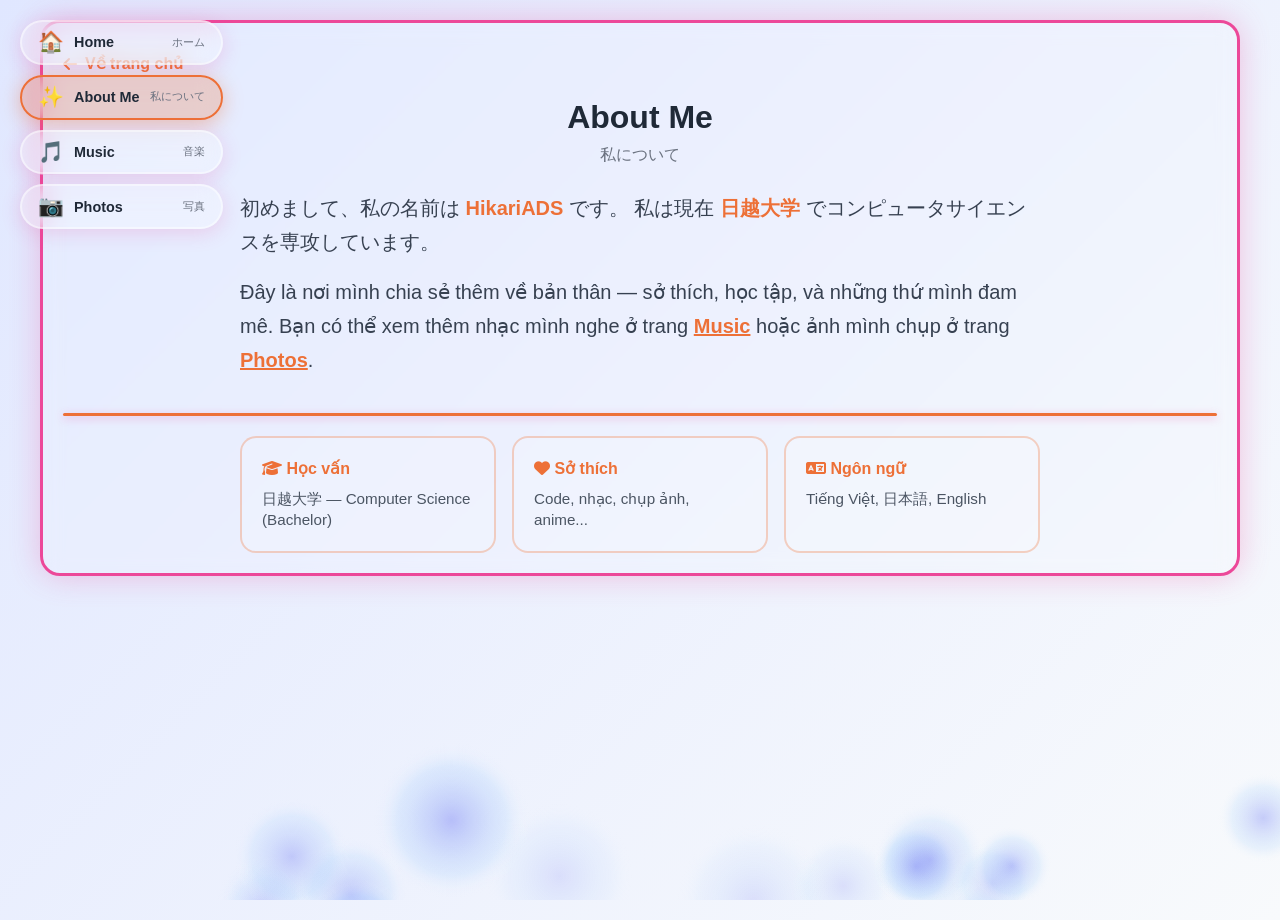
==== about.html @ 4a3d2b43 "new update" ====
<!DOCTYPE html>
<html lang="vi">
<head>
    <meta charset="UTF-8">
    <meta name="viewport" content="width=device-width, initial-scale=1.0">
    <title>About Me — HikariADS</title>
    <meta name="description" content="Mọi thứ về HikariADS">
    <link rel="icon" href="/assets/favicon.ico">
    <link rel="stylesheet" href="/assets/styles.css">
    <link rel="stylesheet" href="https://cdnjs.cloudflare.com/ajax/libs/font-awesome/6.4.0/css/all.min.css">
</head>
<body>
    <nav class="bubble-nav" id="bubbleNav" aria-label="Site navigation"></nav>

    <video autoplay muted loop playsinline id="bg-video">
        <source src="./assets/Background.mp4" type="video/mp4">
    </video>

    <div class="container subpage">
        <a href="/index.html" class="back-home"><i class="fas fa-arrow-left"></i> Về trang chủ</a>

        <div class="page-header">
            <h1>About Me <span class="page-subtitle">私について</span></h1>
        </div>

        <div class="about-profile">
            <!-- Thay ảnh bằng file của bạn: đặt vào assets/photos/about.jpg rồi sửa src bên dưới -->
            <img class="about-photo" src="/assets/photos/about.jpg" alt="HikariADS"
                 onerror="this.style.display='none'">
            <div class="about-text">
                <p>
                    初めまして、私の名前は <span class="highlight">HikariADS</span> です。
                    私は現在 <span class="highlight">日越大学</span> でコンピュータサイエンスを専攻しています。
                </p>
                <p>
                    Đây là nơi mình chia sẻ thêm về bản thân — sở thích, học tập, và những thứ mình đam mê.
                    Bạn có thể xem thêm nhạc mình nghe ở trang <a href="/music.html">Music</a>
                    hoặc ảnh mình chụp ở trang <a href="/photos.html">Photos</a>.
                </p>
            </div>
        </div>

        <hr class="divider">

        <div class="about-details">
            <div class="detail-card">
                <h3><i class="fas fa-graduation-cap"></i> Học vấn</h3>
                <p>日越大学 — Computer Science (Bachelor)</p>
            </div>
            <div class="detail-card">
                <h3><i class="fas fa-heart"></i> Sở thích</h3>
                <p>Code, nhạc, chụp ảnh, anime...</p>
            </div>
            <div class="detail-card">
                <h3><i class="fas fa-language"></i> Ngôn ngữ</h3>
                <p>Tiếng Việt, 日本語, English</p>
            </div>
        </div>
    </div>

    <script src="/assets/animated-background.js"></script>
    <script src="/assets/nav.js"></script>
</body>
</html>
---- assets/styles.css ----
* {
    margin: 0;
    padding: 0;
    box-sizing: border-box;
}

body {
    font-family: 'Segoe UI', Tahoma, Geneva, Verdana, sans-serif;
    background: linear-gradient(135deg, #e0e7ff 0%, #f8fafc 100%);
    min-height: 100vh;
    color: #1f2937;
    line-height: 1.4;
    position: relative;
    overflow-x: hidden;
    overflow-y: hidden;
}
p{
    font-size: 20px;
}
/* Animated background canvas */
#bg-canvas {
    position: fixed !important;
    top: 0 !important;
    left: 0 !important;
    width: 100% !important;
    height: 100% !important;
    z-index: -1 !important;
    pointer-events: none !important;
}

.container {
    max-width: 1200px;
    margin: 10px auto;
    padding: 20px 20px;
    text-align: center;
    border: 3px solid #ec4899;
    border-radius: 20px;
    background: rgba(255, 255, 255, 0.1);
    backdrop-filter: blur(10px);
    box-shadow: 0 0 30px rgba(236, 72, 153, 0.3);
    position: relative;
    min-height: calc(100vh - 20px);
    display: flex;
    flex-direction: column;
    justify-content: center;
    overflow-y: auto;
}

/* Header Styles */
.header {
    margin-bottom: 15px;
    display: flex;
    flex-direction: column;
    align-items: center;
}

.profile-avatar {
    margin-bottom: 15px;
}

.profile-avatar .discord-avatar-container {
    position: relative;
    display: inline-block;
}

.profile-avatar .discord-avatar {
    width: 120px;
    height: 120px;
    border-radius: 50%;
    object-fit: cover;
    transition: transform 0.3s ease;
    position: relative;
    z-index: 2;
}

.profile-avatar .discord-avatar:hover {
    transform: scale(1.05);
}

.profile-avatar .discord-avatar-container:hover::before,
.profile-avatar .discord-avatar-container:hover::after {
    animation-duration: 1s;
}

/* Discord Frame Support */
.profile-avatar .discord-avatar.has-discord-frame {
    /* Remove custom frame when Discord frame is present */
    border: none;
}

.profile-avatar .discord-avatar.has-discord-frame + .discord-avatar-container::before,
.profile-avatar .discord-avatar.has-discord-frame + .discord-avatar-container::after {
    display: none;
}

/* Matrix Theme Overrides */
body.matrix-theme .container {
    border-color: #00ff41;
    box-shadow: 0 0 30px rgba(0, 255, 65, 0.3);
}

body.matrix-theme .profile-avatar .discord-avatar-container::before,
body.matrix-theme .profile-avatar .discord-avatar-container::after {
    background: conic-gradient(from 0deg, 
        #00ff41 0deg, 
        #00cc33 60deg, 
        #00ff41 120deg, 
        #00cc33 180deg, 
        #00ff41 240deg, 
        #00cc33 300deg, 
        #00ff41 360deg);
}

body.matrix-theme .dynamic-text {
    color: #00ff41;
    background-color: #001a0a;
    border-color: #00ff41;
}

body.matrix-theme .local-time {
    border-color: #00ff41;
    background: rgba(0, 255, 65, 0.1);
}

body.matrix-theme .divider {
    background: #00ff41;
    box-shadow: 0 2px 8px rgba(0, 255, 65, 0.4);
}

body.matrix-theme .divider.thick {
    background: linear-gradient(90deg, transparent, #00ff41, #00cc33, #00ff41, transparent);
    box-shadow: 0 3px 12px rgba(0, 255, 65, 0.4);
}

body.matrix-theme .highlight {
    color: #00ff41;
}

body.matrix-theme .status-text {
    color: #00ff41;
}

body.matrix-theme .social-link {
    color: #00ff41;
}

body.matrix-theme .social-link:hover {
    color: #ffffff;
}

body.matrix-theme .social-link.discord:hover {
    color: #00ff41;
}

body.matrix-theme .social-link.instagram:hover {
    color: #00ff41;
}

body.matrix-theme .social-link.github:hover {
    color: #00ff41;
}

body.matrix-theme .social-link.email:hover {
    color: #00ff41;
}

.profile-avatar .status-indicator {
    position: absolute;
    bottom: 8px;
    right: 8px;
    width: 24px;
    height: 24px;
    border-radius: 50%;
    background: #747f8d;
    border: 4px solid white;
    box-shadow: 0 2px 8px rgba(0, 0, 0, 0.2);
}

.header h1 {
    font-size: 1.8rem;
    font-weight: 700;
    color: #1f2937;
    margin-bottom: 10px;
    text-shadow: 0 2px 4px rgba(0,0,0,0.1);
    text-align: center;
}

.local-time {
    font-size: 1rem;
    color: #374151;
    margin-bottom: 5px;
    font-weight: bold;
    display: flex;
    align-items: center;
    gap: 8px;
    background: rgba(236, 72, 153, 0.1);
    padding: 8px 16px;
    border-radius: 20px;
    border: 2px solid #ed7037;
}

.time-display {
    font-size: 20px;
    color: #ef4444;
    font-weight: 600;
    font-family: 'Courier New', monospace;
}

/* Introduction */
.introduction {
    margin-bottom: 40px;
    font-size: 1rem;
    color: #4b5563;
    text-align: center;
}

.highlight {
    color: #ed7037;
    font-size: 20px;
    font-weight: 600;
}

/* Status Section */
.status-section {
    margin-bottom: 15px;
    text-align: center;
    display: flex;
    flex-direction: column;
    align-items: center;
}

.discord-avatar-container {
    position: relative;
    margin-bottom: 15px;
}

.discord-avatar {
    width: 80px;
    height: 80px;
    border-radius: 50%;
    border: 3px solid #ed7037;
    object-fit: cover;
    box-shadow: 0 4px 15px rgba(236, 72, 153, 0.3);
}

.status-indicator {
    position: absolute;
    bottom: 5px;
    right: 5px;
    width: 20px;
    height: 20px;
    border-radius: 50%;
    background: #747f8d;
    border: 3px solid white;
    box-shadow: 0 2px 8px rgba(0, 0, 0, 0.2);
}

.status-section p {
    font-size: 20px;    
    color: #4b5563;
    margin: 0;
}

.status-text {
    font-size: 20px;
    color: #ed7037;
    font-weight: 500;
    opacity: 0.7;
}

/* Discord Card Styles */
.discord-card {
    background: rgba(54, 57, 63, 0.95);
    border-radius: 16px;
    padding: 20px;
    margin: 15px auto;
    max-width: 400px;
    box-shadow: 0 10px 30px rgba(0, 0, 0, 0.2);
    backdrop-filter: blur(10px);
    border: 1px solid rgba(255, 255, 255, 0.1);
    transition: all 0.3s ease;
}

.discord-card:hover {
    transform: translateY(-5px);
    box-shadow: 0 15px 40px rgba(0, 0, 0, 0.3);
}

.discord-avatar-container {
    position: relative;
    display: inline-block;
    margin-bottom: 20px;
}

.discord-avatar {
    width: 120px;
    height: 120px;
    border-radius: 50%;
    object-fit: cover;
    border: 4px solid #5865f2;
    transition: transform 0.3s ease;
}

.discord-avatar:hover {
    transform: scale(1.05);
}

.status-indicator {
    position: absolute;
    bottom: 8px;
    right: 8px;
    width: 24px;
    height: 24px;
    border-radius: 50%;
    border: 3px solid rgba(54, 57, 63, 0.95);
    background-color: #747f8d;
    transition: background-color 0.3s ease;
}

.status-indicator.online { background-color: #43b581; }
.status-indicator.idle { background-color: #faa61a; }
.status-indicator.dnd { background-color: #f04747; }
.status-indicator.offline { background-color: #747f8d; }

.discord-info {
    color: #dcddde;
    margin-bottom: 20px;
}

.discord-username,
.discord-status {
    font-size: 1.1rem;
    margin-bottom: 8px;
}

.discord-username span:first-child,
.discord-status span:first-child {
    color: #b9bbbe;
}

.discord-username span:last-child {
    color: #ffffff;
    font-weight: 500;
}

.discord-status span:last-child {
    text-transform: capitalize;
    font-weight: 500;
}

.discord-status .online { color: #43b581; }
.discord-status .idle { color: #faa61a; }
.discord-status .dnd { color: #f04747; }
.discord-status .offline { color: #747f8d; }

/* Discord Activities */
.discord-activities {
    margin-top: 20px;
}

.activity {
    background: rgba(47, 49, 54, 0.8);
    border-radius: 8px;
    padding: 12px;
    margin-bottom: 8px;
    border-left: 3px solid #5865f2;
    color: #dcddde;
}

.activity:last-child {
    margin-bottom: 0;
}

.activity-name {
    font-weight: 600;
    color: #ffffff;
    margin-bottom: 4px;
    font-size: 0.95rem;
}

.activity-details {
    color: #b9bbbe;
    font-size: 0.85rem;
    margin-bottom: 2px;
}

.activity-state {
    color: #72767d;
    font-size: 0.8rem;
}

.spotify {
    background: linear-gradient(135deg, #1db954, #1ed760);
    border-left: 3px solid #1db954;
}

.spotify .activity-name,
.spotify .activity-details,
.spotify .activity-state {
    color: white;
}

/* Connect Section */
.connect-section {
    margin-top: 15px;
}

.connect-section h2 {
    font-size: 1.4rem;
    color: #1f2937;
    margin-bottom: 15px;
    font-weight: 600;
}

.social-links {
    display: flex;
    justify-content: center;
    gap: 20px;
}

.social-link {
    display: flex;
    align-items: center;
    justify-content: center;
    font-size: 2.5rem;
    color: #ed7037;
    text-decoration: none;
    transition: color 0.3s ease;
}

.social-link:hover {
    color: #ffffff;
}

.social-link.discord:hover {
    color: #5865f2;
}

.social-link.instagram:hover {
    color: #e4405f;
}

.social-link.github:hover {
    color: #24292e;
}

.social-link.email:hover {
    color: #ea4335;
}

/* Skills & Technologies Section */
.skills-section {
    margin-top: 15px;
    margin-bottom: 15px;
}

.skills-section h2 {
    font-size: 1.4rem;
    color: #ec4899;
    margin-bottom: 15px;
    font-weight: 700;
    text-align: center;
}

.skills-grid {
    display: grid;
    grid-template-columns: repeat(3, 1fr);
    gap: 10px;
    max-width: 1000px;
    margin: 0 auto;
}

.skill-card {
    background: rgba(255, 255, 255, 0.15);
    border-radius: 16px;
    padding: 15px;
    text-align: center;
    backdrop-filter: blur(15px);
    border: 2px solid rgba(0, 0, 0, 0.3);
    transition: all 0.3s ease;
    position: relative;
    overflow: hidden;
}

.skill-card::before {
    content: '';
    position: absolute;
    top: 0;
    left: 0;
    right: 0;
    bottom: 0;
    background: linear-gradient(135deg, rgba(255, 255, 255, 0.1) 0%, rgba(147, 197, 253, 0.1) 100%);
    z-index: -1;
}

.skill-card:hover {
    transform: translateY(-8px);
    box-shadow: 0 20px 40px rgba(0, 0, 0, 0.2);
    border-color: rgba(0, 0, 0, 0.5);
    background: rgba(255, 255, 255, 0.25);
}

.skill-card h3 {
    font-size: 1.2rem;
    color: #1f2937;
    margin-bottom: 15px;
    font-weight: 600;
}

.skill-card p {
    color: #374151;
    font-size: 1rem;
    line-height: 1.6;
    font-weight: 500;
}

/* Connection Status */
.connection-status {
    position: fixed;
    top: 20px;
    right: 20px;
    padding: 8px 16px;
    border-radius: 20px;
    font-size: 0.9rem;
    font-weight: 500;
    z-index: 1000;
    transition: all 0.3s ease;
}

.connection-status.connected {
    background: rgba(67, 181, 129, 0.9);
    color: white;
}

.connection-status.connecting {
    background: rgba(250, 166, 26, 0.9);
    color: white;
}

.connection-status.disconnected {
    background: rgba(240, 71, 71, 0.9);
    color: white;
}

.spotify {
    background: linear-gradient(135deg, #1db954, #1ed760);
    color: white;
    border-left: none;
}

.spotify .activity-name,
.spotify .activity-details,
.spotify .activity-state {
    color: white;
}

/* Responsive Design */
@media (max-width: 768px) {
    .container {
        padding: 20px 15px;
        margin: 10px;
        border-width: 2px;
    }
    
    .header h1 {
        font-size: 2rem;
    }
    
    .local-time {
        font-size: 1rem;
    }
    
    .discord-card {
        padding: 20px;
        margin: 30px auto;
    }
    
    .discord-avatar {
        width: 100px;
        height: 100px;
    }
    
    .social-links {
        gap: 15px;
    }
    
    .social-link {
        font-size: 2rem;
    }
    
    .connection-status {
        position: static;
        margin: 20px auto;
        display: inline-block;
    }
    
    /* Skills section responsive */
    .skills-grid {
        grid-template-columns: 1fr;
        gap: 15px;
    }
    
    .skill-card {
        padding: 20px;
    }
    
    .skills-section h2 {
        font-size: 1.5rem;
    }
}

@media (max-width: 900px) {
    .skills-grid {
        grid-template-columns: repeat(2, 1fr);
        gap: 15px;
    }
}

@media (max-width: 600px) {
    .skills-grid {
        grid-template-columns: 1fr;
        gap: 15px;
    }
}

@media (max-width: 480px) {
    .container {
        margin: 5px;
        border-width: 2px;
        border-radius: 15px;
    }
    
    .header h1 {
        font-size: 1.5rem;
    }
    
    .introduction {
        font-size: 1rem;
    }
    
    .discord-card {
        padding: 15px;
    }
    
    .discord-avatar {
        width: 80px;
        height: 80px;
    }
    
    .status-indicator {
        width: 20px;
        height: 20px;
        bottom: 6px;
        right: 6px;
    }
}

/* Loading Animation */
@keyframes pulse {
    0% { opacity: 1; }
    50% { opacity: 0.5; }
    100% { opacity: 1; }
}

.loading {
    animation: pulse 2s infinite;
}

/* Smooth transitions for all interactive elements */
.avatar,
.discord-presence,
.activity {
    transition: all 0.3s cubic-bezier(0.4, 0, 0.2, 1);
}

/* Custom scrollbar for activities */
.activities::-webkit-scrollbar {
    width: 6px;
}

.activities::-webkit-scrollbar-track {
    background: rgba(0, 0, 0, 0.1);
    border-radius: 3px;
}

.activities::-webkit-scrollbar-thumb {
    background: rgba(88, 101, 242, 0.3);
    border-radius: 3px;
}

.activities::-webkit-scrollbar-thumb:hover {
    background: rgba(88, 101, 242, 0.5);
}

/* Dynamic Text Animation - Typewriter Effect */
.dynamic-text {
    display: inline-block;
    color: #ed7037;
    font-weight: 600;
    background-color: #fef3c7;
    padding: 2px 6px;
    border-radius: 4px;
    border: 2px solid #f59e0b;
    box-shadow: 0 2px 4px rgba(245, 158, 11, 0.3);
    position: relative;
    min-width: 20px;
}

/* Typewriter cursor effect */
.dynamic-text::after {
    content: '|';
    color: #ed7037;
    animation: blink 1s infinite;
    font-weight: normal;
}

@keyframes blink {
    0%, 50% { opacity: 1; }
    51%, 100% { opacity: 0; }
}

/* Hide cursor when not typing */
.dynamic-text.typing::after {
    animation: none;
    opacity: 1;
}

/* Horizontal Divider Lines */
.divider {
    width: 100%;
    height: 3px;
    background: #ed7037;
    margin: 20px 0;
    border: none;
    border-radius: 2px;
    box-shadow: 0 2px 8px rgba(236, 72, 153, 0.4);
}

.divider.thick {
    height: 3px;
    background: linear-gradient(90deg, transparent, #ed7037, #ed7037, #ed7037, transparent);
    box-shadow: 0 3px 12px rgba(236, 72, 153, 0.4);
    margin: 20px 0;
}
/* 🎥 Background Video */
#bg-video {
    position: fixed;
    top: 0;
    left: 0;
    width: 100%;
    height: 100%;
    object-fit: cover;      /* Giúp video đầy màn hình mà không méo */
    z-index: -2;            /* Nằm dưới canvas và nội dung */
    filter: brightness(1);/* Làm tối video để text dễ đọc hơn */
    pointer-events: none;   /* Không cản click chuột */
}
/* Responsive Design for Playlists */
@media (max-width: 768px) {
    .playlists-grid {
        grid-template-columns: 1fr;
        gap: var(--space-lg);
    }
    
    .section-title {
        font-size: 1.5rem;
    }
}
#bg-canvas,
#bg-video {
  position: fixed;
  top: 0;
  left: 0;
  width: 100%;
  height: 100%;
  object-fit: cover;
  z-index: -1; /* vẫn ở nền dưới */
  pointer-events: none; /* không chặn cuộn hay click */
}

body {
  overflow-y: auto;   /* cho phép cuộn */
  height: auto;
  min-height: 100vh;
}
/* ========== Activity Card (Spotify / Discord / VSCode) ========== */
.spotify-card {
  display: flex;
  align-items: center;
  justify-content: flex-start;
  gap: 14px;

  /* vị trí canh giữa */
  margin: 20px auto;
  width: 480px;
  max-width: 90%;

  /* hiệu ứng glassmorphism trong suốt */
  background: rgba(255, 255, 255, 0.08);
  backdrop-filter: blur(20px) saturate(150%);
  -webkit-backdrop-filter: blur(20px) saturate(150%);

  /* style khung */
  border-radius: 18px;
  border: 1px solid rgba(255, 255, 255, 0.25);
  box-shadow: 0 8px 24px rgba(0, 0, 0, 0.25);

  /* chữ */
  color: #ea7a24;
  font-family: "Segoe UI", "Noto Sans JP", sans-serif;
  padding: 18px 22px;
  text-align: left;
  transition: all 0.3s ease-in-out;
}

.spotify-card:hover {
  transform: translateY(-2px);
  box-shadow: 0 10px 30px rgba(255, 105, 180, 0.25);
}

.spotify-card img {
  width: 70px;
  height: 70px;
  border-radius: 12px;
  object-fit: cover;
}

.spotify-card .info {
  flex: 1;
}

.spotify-card .header {
    font-size: 18px;            /* to hơn */
  font-weight: 700;
  letter-spacing: 0.5px;
  background: linear-gradient(90deg, #ff4b91, #ffb347, #00ffff, #ff4b91);
  -webkit-background-clip: text;
  -webkit-text-fill-color: transparent;
  background-size: 400%;
  animation: rgbText 6s linear infinite;
}

.spotify-card .title {
 font-size: 18px; /* to hơn */
  font-weight: 800;
  background: linear-gradient(90deg, #ff4b91, #ffb347, #00ffff, #ff4b91);
  -webkit-background-clip: text;
  -webkit-text-fill-color: transparent;
  background-size: 400%;
  animation: rgbText 5s linear infinite;
}

.spotify-card .artist {
font-size: 13px; /* to hơn */
  font-weight: 800;
  background: linear-gradient(90deg, #ff4b91, #ffb347, #00ffff, #ff4b91);
  -webkit-background-clip: text;
  -webkit-text-fill-color: transparent;
  background-size: 400%;
  animation: rgbText 5s linear infinite;
}

.progress-bar {
  height: 3px;
  background: rgba(255, 255, 255, 0.2);
  border-radius: 4px;
  margin-top: 8px;
  overflow: hidden;
}

.progress {
  height: 100%;
  background: linear-gradient(90deg, #ff4b91, #ffb6c1);
  width: 0%;
  transition: width 0.4s linear;
}
@keyframes rgbText {
  0% { background-position: 0% 50%; }
  50% { background-position: 100% 50%; }
  100% { background-position: 0% 50%; }
}
/* Lyrics Box Styling */
.lyrics-box {
    background: rgba(255, 255, 255, 0.05);
    backdrop-filter: blur(20px);
    border-radius: 18px;
    border: 1px solid rgba(255, 255, 255, 0.1);
    padding: 20px;
    margin: 15px auto;
    width: 480px;
    max-width: 90%;
    text-align: center;
    color: #e0e7ff;
    height: 300px; /* Cố định chiều cao */
    display: flex;
    flex-direction: column;
}

.lyrics-title {
    font-size: 14px;
    color: #ed7037;
    margin-bottom: 15px;
    text-transform: uppercase;
    letter-spacing: 2px;
    font-weight: 700;
    flex-shrink: 0;
}

/* Container chứa các dòng lyrics */
#lyrics-content {
    flex-grow: 1;
    overflow-y: auto;
    position: relative;
    padding: 0 10px;
    mask-image: linear-gradient(transparent 0%, black 20%, black 80%, transparent 100%);
    -webkit-mask-image: linear-gradient(transparent 0%, black 20%, black 80%, transparent 100%);
}

/* Ẩn thanh cuộn nhưng vẫn cho phép cuộn */
#lyrics-content::-webkit-scrollbar {
    display: none;
}

/* Một dòng lyric */
.lyric-line {
    font-size: 16px;
    margin: 12px 0;
    color: rgba(244, 61, 61, 0.822); /* Mờ đi */
    transition: all 0.3s ease;
    cursor: default;
    font-weight: 500;
}

/* Dòng đang hát */
.lyric-line.active {
    color: rgb(253, 0, 0); /* Sáng lên */
    font-weight: 700;
    transform: scale(1.05);
    text-shadow: 0 0 10px rgba(255, 255, 255, 0.5);
}

/* ========== Bubble Navigation ========== */
.bubble-nav {
    position: fixed;
    top: 20px;
    left: 20px;
    z-index: 1000;
    display: flex;
    flex-direction: column;
    gap: 10px;
}

.bubble-link {
    display: flex;
    align-items: center;
    gap: 10px;
    padding: 10px 16px;
    border-radius: 999px;
    text-decoration: none;
    color: #1f2937;
    background: rgba(255, 255, 255, 0.25);
    backdrop-filter: blur(12px);
    border: 2px solid rgba(255, 255, 255, 0.45);
    box-shadow: 0 4px 20px rgba(236, 72, 153, 0.2);
    transition: all 0.3s ease;
    min-width: 160px;
}

.bubble-link:hover {
    transform: translateX(4px) scale(1.03);
    background: rgba(255, 255, 255, 0.45);
    box-shadow: 0 6px 24px rgba(236, 72, 153, 0.35);
}

.bubble-link.active {
    background: rgba(237, 112, 55, 0.25);
    border-color: #ed7037;
    box-shadow: 0 4px 20px rgba(237, 112, 55, 0.4);
}

.bubble-icon {
    font-size: 1.3rem;
    line-height: 1;
}

.bubble-label {
    font-weight: 700;
    font-size: 0.9rem;
}

.bubble-sub {
    font-size: 0.7rem;
    color: #6b7280;
    margin-left: auto;
}

/* ========== Subpages ========== */
.container.subpage {
    justify-content: flex-start;
    padding-top: 30px;
    margin-top: 20px;
    margin-bottom: 20px;
    min-height: auto;
}

.back-home {
    display: inline-flex;
    align-items: center;
    gap: 8px;
    color: #ed7037;
    text-decoration: none;
    font-weight: 600;
    margin-bottom: 20px;
    align-self: flex-start;
    transition: color 0.2s;
}

.back-home:hover {
    color: #ec4899;
}

.page-header {
    margin-bottom: 24px;
}

.page-header h1 {
    font-size: 2rem;
    color: #1f2937;
}

.page-subtitle {
    display: block;
    font-size: 1rem;
    color: #6b7280;
    font-weight: 500;
    margin-top: 4px;
}

.page-desc {
    color: #4b5563;
    margin-top: 8px;
    font-size: 1rem;
}

.section-heading {
    font-size: 1.3rem;
    color: #1f2937;
    margin-bottom: 16px;
    font-weight: 600;
}

/* About page */
.about-profile {
    display: flex;
    gap: 28px;
    align-items: flex-start;
    text-align: left;
    max-width: 800px;
    margin: 0 auto;
}

.about-photo {
    width: 180px;
    height: 180px;
    border-radius: 20px;
    object-fit: cover;
    border: 3px solid #ed7037;
    box-shadow: 0 8px 24px rgba(237, 112, 55, 0.3);
    flex-shrink: 0;
}

.about-text p {
    margin-bottom: 16px;
    color: #374151;
    line-height: 1.7;
}

.about-text a {
    color: #ed7037;
    font-weight: 600;
}

.about-details {
    display: grid;
    grid-template-columns: repeat(3, 1fr);
    gap: 16px;
    max-width: 800px;
    margin: 0 auto;
    width: 100%;
}

.detail-card {
    background: rgba(255, 255, 255, 0.15);
    border-radius: 16px;
    padding: 20px;
    border: 2px solid rgba(237, 112, 55, 0.3);
    text-align: left;
}

.detail-card h3 {
    color: #ed7037;
    font-size: 1rem;
    margin-bottom: 8px;
}

.detail-card p {
    color: #4b5563;
    font-size: 0.95rem;
}

/* Photo gallery */
.photo-grid {
    display: grid;
    grid-template-columns: repeat(auto-fill, minmax(220px, 1fr));
    gap: 16px;
    width: 100%;
    max-width: 900px;
    margin: 0 auto;
}

.photo-card {
    border-radius: 16px;
    overflow: hidden;
    background: rgba(255, 255, 255, 0.1);
    border: 2px solid rgba(255, 255, 255, 0.25);
    transition: transform 0.3s ease;
}

.photo-card:hover {
    transform: translateY(-4px);
}

.photo-card img {
    width: 100%;
    aspect-ratio: 1;
    object-fit: cover;
    display: block;
}

.photo-card figcaption {
    padding: 10px 12px;
    font-size: 0.85rem;
    color: #374151;
    text-align: left;
}

.photo-empty {
    max-width: 600px;
    margin: 0 auto 24px;
    padding: 24px;
    background: rgba(255, 255, 255, 0.1);
    border-radius: 16px;
    border: 2px dashed rgba(237, 112, 55, 0.4);
    color: #4b5563;
}

.photo-empty code {
    background: rgba(237, 112, 55, 0.15);
    padding: 2px 6px;
    border-radius: 4px;
    font-size: 0.85rem;
}

@media (max-width: 768px) {
    .bubble-nav {
        top: 10px;
        left: 10px;
        gap: 6px;
    }

    .bubble-link {
        min-width: auto;
        padding: 8px 12px;
    }

    .bubble-sub {
        display: none;
    }

    .about-profile {
        flex-direction: column;
        align-items: center;
        text-align: center;
    }

    .about-details {
        grid-template-columns: 1fr;
    }

    .container.subpage {
        margin-left: 10px;
        margin-right: 10px;
        padding-left: 15px;
        padding-right: 15px;
    }
}
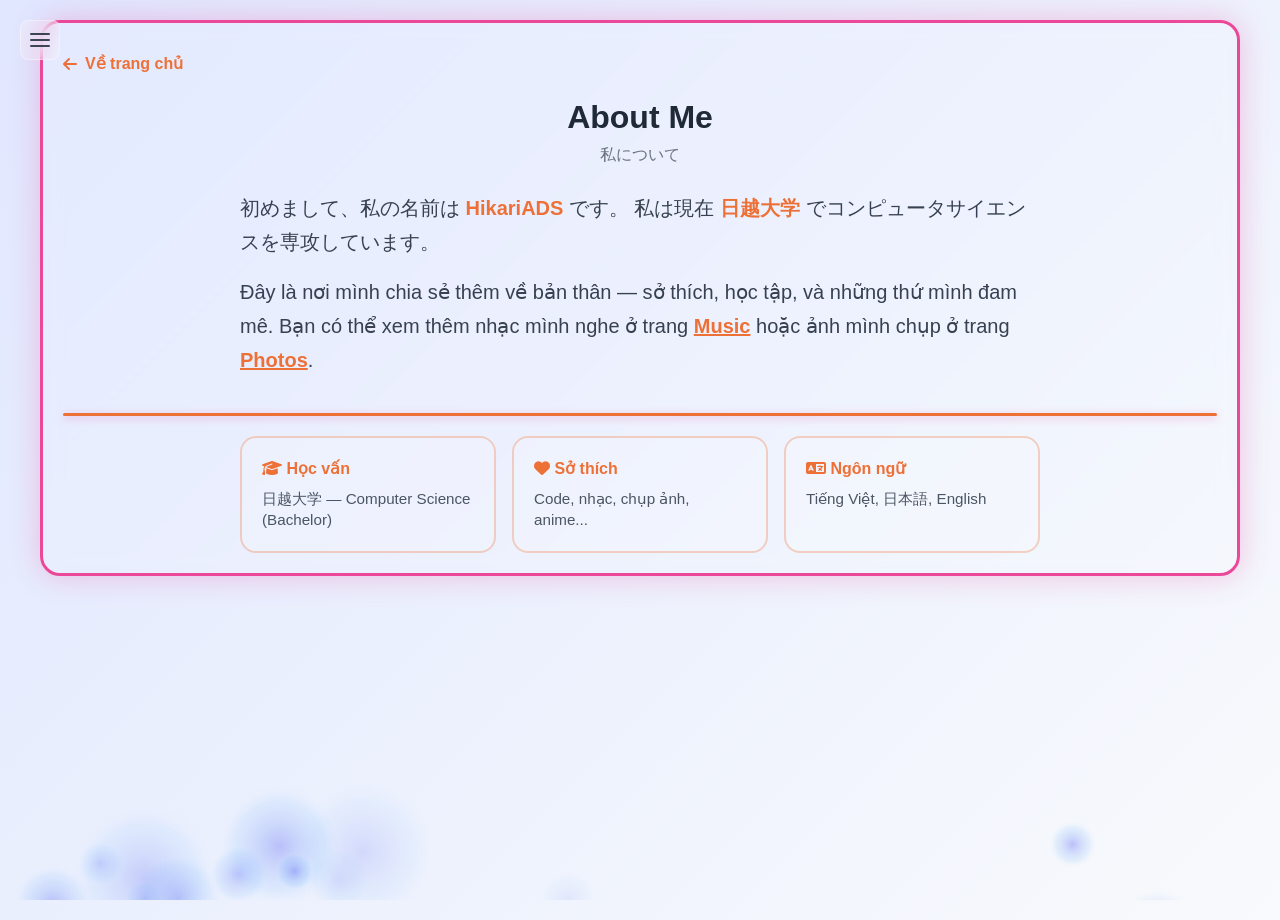
==== commit 44a662fd: "doi nav bar" ====
--- a/about.html
+++ b/about.html
@@ -10,7 +10,7 @@
     <link rel="stylesheet" href="https://cdnjs.cloudflare.com/ajax/libs/font-awesome/6.4.0/css/all.min.css">
 </head>
 <body>
-    <nav class="bubble-nav" id="bubbleNav" aria-label="Site navigation"></nav>
+    <nav class="site-menu" id="siteMenu" aria-label="Site menu"></nav>
 
     <video autoplay muted loop playsinline id="bg-video">
         <source src="./assets/Background.mp4" type="video/mp4">
--- a/assets/styles.css
+++ b/assets/styles.css
@@ -938,59 +938,114 @@
     text-shadow: 0 0 10px rgba(255, 255, 255, 0.5);
 }
 
-/* ========== Bubble Navigation ========== */
-.bubble-nav {
+/* ========== Hamburger Site Menu ========== */
+.site-menu {
     position: fixed;
     top: 20px;
     left: 20px;
     z-index: 1000;
+}
+
+.menu-hamburger {
+    width: 40px;
+    height: 40px;
+    background: rgba(255, 255, 255, 0.25);
+    backdrop-filter: blur(10px);
+    border-radius: 8px;
+    cursor: pointer;
     display: flex;
     flex-direction: column;
-    gap: 10px;
-}
-
-.bubble-link {
+    justify-content: center;
+    align-items: center;
+    gap: 4px;
+    transition: all 0.3s ease;
+    border: 1px solid rgba(255, 255, 255, 0.35);
+    padding: 0;
+}
+
+.menu-hamburger:hover {
+    background: rgba(255, 255, 255, 0.4);
+    transform: scale(1.05);
+}
+
+.hamburger-line {
+    width: 20px;
+    height: 2px;
+    background: rgba(31, 41, 55, 0.85);
+    border-radius: 2px;
+    transition: all 0.3s ease;
+}
+
+.menu-hamburger.open .hamburger-line:nth-child(1) {
+    transform: translateY(6px) rotate(45deg);
+}
+
+.menu-hamburger.open .hamburger-line:nth-child(2) {
+    opacity: 0;
+}
+
+.menu-hamburger.open .hamburger-line:nth-child(3) {
+    transform: translateY(-6px) rotate(-45deg);
+}
+
+.menu-dropdown {
+    position: absolute;
+    top: 50px;
+    left: 0;
+    background: rgba(255, 255, 255, 0.95);
+    backdrop-filter: blur(15px);
+    border-radius: 12px;
+    padding: 15px;
+    min-width: 180px;
+    box-shadow: 0 10px 30px rgba(0, 0, 0, 0.2);
+    border: 1px solid rgba(255, 255, 255, 0.3);
+    opacity: 0;
+    visibility: hidden;
+    transform: translateY(-10px);
+    transition: all 0.3s ease;
+}
+
+.menu-dropdown.open {
+    opacity: 1;
+    visibility: visible;
+    transform: translateY(0);
+}
+
+.menu-title {
+    font-size: 14px;
+    font-weight: 600;
+    color: #1f2937;
+    margin-bottom: 12px;
+    text-align: center;
+}
+
+.menu-item {
     display: flex;
     align-items: center;
-    gap: 10px;
-    padding: 10px 16px;
-    border-radius: 999px;
+    gap: 8px;
+    padding: 8px 12px;
+    border-radius: 6px;
+    font-size: 13px;
+    color: #374151;
     text-decoration: none;
-    color: #1f2937;
-    background: rgba(255, 255, 255, 0.25);
-    backdrop-filter: blur(12px);
-    border: 2px solid rgba(255, 255, 255, 0.45);
-    box-shadow: 0 4px 20px rgba(236, 72, 153, 0.2);
-    transition: all 0.3s ease;
-    min-width: 160px;
-}
-
-.bubble-link:hover {
-    transform: translateX(4px) scale(1.03);
-    background: rgba(255, 255, 255, 0.45);
-    box-shadow: 0 6px 24px rgba(236, 72, 153, 0.35);
-}
-
-.bubble-link.active {
-    background: rgba(237, 112, 55, 0.25);
-    border-color: #ed7037;
-    box-shadow: 0 4px 20px rgba(237, 112, 55, 0.4);
-}
-
-.bubble-icon {
-    font-size: 1.3rem;
+    transition: all 0.2s ease;
+    margin-bottom: 2px;
+}
+
+.menu-item:hover {
+    background: rgba(237, 112, 55, 0.1);
+    color: #ed7037;
+}
+
+.menu-item.active {
+    background: rgba(237, 112, 55, 0.2);
+    color: #ed7037;
+    font-weight: 600;
+}
+
+.menu-item-icon {
+    font-size: 1rem;
     line-height: 1;
-}
-
-.bubble-label {
-    font-weight: 700;
-    font-size: 0.9rem;
-}
-
-.bubble-sub {
-    font-size: 0.7rem;
-    color: #6b7280;
-    margin-left: auto;
 }
 
 /* ========== Subpages ========== */
@@ -1161,19 +1216,9 @@
 }
 
 @media (max-width: 768px) {
-    .bubble-nav {
+    .site-menu {
         top: 10px;
         left: 10px;
-        gap: 6px;
-    }
-
-    .bubble-link {
-        min-width: auto;
-        padding: 8px 12px;
-    }
-
-    .bubble-sub {
-        display: none;
     }
 
     .about-profile {
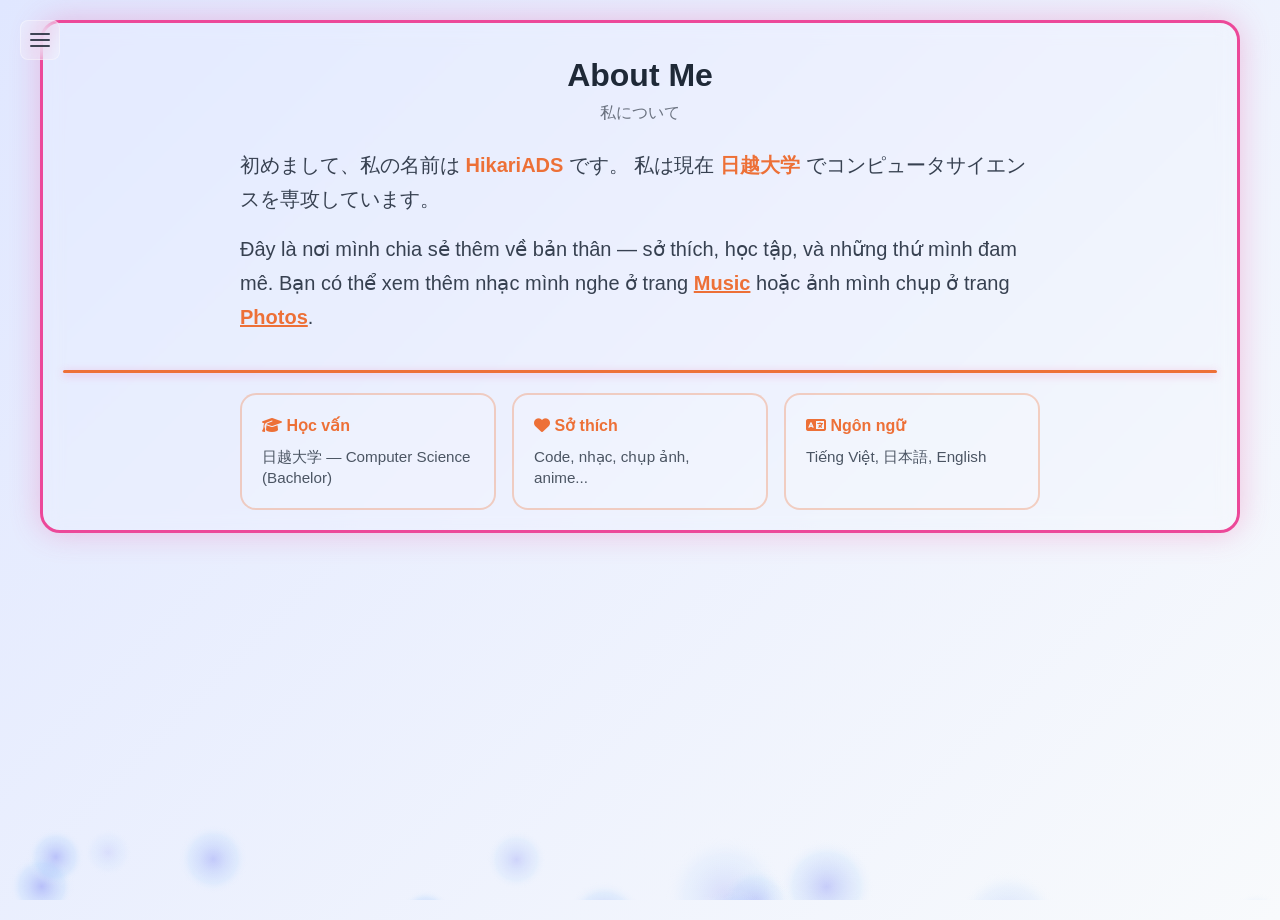
==== commit 2ee845bc: "update code do" ====
--- a/about.html
+++ b/about.html
@@ -17,8 +17,6 @@
     </video>
 
     <div class="container subpage">
-        <a href="/index.html" class="back-home"><i class="fas fa-arrow-left"></i> Về trang chủ</a>
-
         <div class="page-header">
             <h1>About Me <span class="page-subtitle">私について</span></h1>
         </div>
--- a/assets/styles.css
+++ b/assets/styles.css
@@ -1057,20 +1057,502 @@
     min-height: auto;
 }
 
-.back-home {
+/* Music page — full Spotify embed */
+.music-page .spotify-full {
+    width: 100%;
+    max-width: 900px;
+    margin: 0 auto;
+    border-radius: 12px;
+    overflow: hidden;
+    box-shadow: 0 8px 32px rgba(0, 0, 0, 0.25);
+}
+
+.music-page .spotify-full iframe {
+    display: block;
+    border-radius: 12px;
+}
+
+/* Code đơ page */
+.code-page .page-header {
+    margin-bottom: 28px;
+}
+
+.code-badges {
+    display: flex;
+    flex-wrap: wrap;
+    gap: 10px;
+    justify-content: center;
+    margin-top: 16px;
+}
+
+.code-badge {
     display: inline-flex;
     align-items: center;
-    gap: 8px;
+    gap: 6px;
+    padding: 8px 14px;
+    border-radius: 999px;
+    font-size: 0.85rem;
+    font-weight: 600;
+    color: #9a3412;
+    background: rgba(255, 255, 255, 0.35);
+    border: 2px solid rgba(237, 112, 55, 0.35);
+    backdrop-filter: blur(8px);
+    transition: transform 0.25s ease, box-shadow 0.25s ease;
+}
+
+.code-badge:hover {
+    transform: translateY(-2px) scale(1.03);
+    box-shadow: 0 6px 16px rgba(237, 112, 55, 0.25);
+}
+
+.code-badge.pro {
+    color: #1e40af;
+    border-color: rgba(59, 130, 246, 0.35);
+    background: rgba(219, 234, 254, 0.4);
+}
+
+.badge-emoji {
+    font-size: 1rem;
+    animation: badgeWiggle 3s ease-in-out infinite;
+}
+
+.code-badge:nth-child(2) .badge-emoji { animation-delay: 0.5s; }
+.code-badge:nth-child(3) .badge-emoji { animation-delay: 1s; }
+.code-badge:nth-child(4) .badge-emoji { animation-delay: 1.5s; }
+
+@keyframes badgeWiggle {
+    0%, 100% { transform: rotate(0deg); }
+    25% { transform: rotate(-8deg); }
+    75% { transform: rotate(8deg); }
+}
+
+.heading-cute {
+    font-size: 0.75rem;
+    font-weight: 500;
+    color: #ec4899;
+    margin-left: 8px;
+}
+
+.code-section {
+    width: 100%;
+    max-width: 900px;
+    margin: 0 auto;
+}
+
+.skill-card-deco {
+    position: relative;
+    overflow: hidden;
+}
+
+.skill-card-deco::after {
+    content: attr(data-deco);
+    position: absolute;
+    bottom: -8px;
+    right: 8px;
+    font-size: 2.5rem;
+    opacity: 0.12;
+    pointer-events: none;
+    transition: transform 0.3s ease, opacity 0.3s ease;
+}
+
+.skill-card-deco:hover::after {
+    transform: scale(1.2) rotate(-10deg);
+    opacity: 0.22;
+}
+
+/* Soft skills — cute cards */
+.soft-skills-row {
+    display: grid;
+    grid-template-columns: repeat(4, 1fr);
+    gap: 12px;
+    margin-bottom: 24px;
+}
+
+.soft-skill-card {
+    background: rgba(255, 255, 255, 0.2);
+    border-radius: 20px;
+    padding: 18px 14px;
+    text-align: center;
+    border: 2px solid rgba(236, 72, 153, 0.25);
+    transition: all 0.3s cubic-bezier(0.34, 1.56, 0.64, 1);
+}
+
+.soft-skill-card:hover {
+    transform: translateY(-6px) scale(1.02);
+    border-color: rgba(236, 72, 153, 0.5);
+    box-shadow: 0 12px 28px rgba(236, 72, 153, 0.2);
+}
+
+.soft-emoji {
+    font-size: 2rem;
+    display: block;
+    margin-bottom: 8px;
+    animation: softFloat 2.5s ease-in-out infinite;
+}
+
+.soft-skill-card:nth-child(2) .soft-emoji { animation-delay: 0.4s; }
+.soft-skill-card:nth-child(3) .soft-emoji { animation-delay: 0.8s; }
+.soft-skill-card:nth-child(4) .soft-emoji { animation-delay: 1.2s; }
+
+@keyframes softFloat {
+    0%, 100% { transform: translateY(0); }
+    50% { transform: translateY(-5px); }
+}
+
+.soft-skill-card h4 {
+    color: #be185d;
+    font-size: 0.95rem;
+    margin-bottom: 6px;
+    font-weight: 700;
+}
+
+.soft-skill-card p {
+    color: #6b7280;
+    font-size: 0.78rem;
+    line-height: 1.5;
+}
+
+/* Language level bars — pro look */
+.lang-levels {
+    display: flex;
+    flex-direction: column;
+    gap: 14px;
+    background: rgba(255, 255, 255, 0.12);
+    border-radius: 16px;
+    padding: 20px;
+    border: 2px solid rgba(237, 112, 55, 0.2);
+}
+
+.lang-label {
+    display: flex;
+    justify-content: space-between;
+    margin-bottom: 6px;
+    font-size: 0.9rem;
+    font-weight: 600;
+    color: #374151;
+}
+
+.lang-grade {
     color: #ed7037;
+    font-size: 0.8rem;
+    background: rgba(237, 112, 55, 0.12);
+    padding: 2px 8px;
+    border-radius: 999px;
+}
+
+.lang-bar {
+    height: 8px;
+    background: rgba(0, 0, 0, 0.08);
+    border-radius: 999px;
+    overflow: hidden;
+}
+
+.lang-fill {
+    height: 100%;
+    border-radius: 999px;
+    background: linear-gradient(90deg, #ed7037, #fbbf24);
+    transition: width 1s ease;
+}
+
+.lang-fill.jp {
+    background: linear-gradient(90deg, #ec4899, #f472b6);
+}
+
+.lang-fill.vn {
+    background: linear-gradient(90deg, #ef4444, #fbbf24);
+}
+
+.status-pill {
+    font-size: 0.7rem;
+    font-weight: 700;
+    padding: 3px 10px;
+    border-radius: 999px;
+    text-transform: uppercase;
+    letter-spacing: 0.3px;
+}
+
+.status-pill.live {
+    color: #059669;
+    background: rgba(16, 185, 129, 0.15);
+    border: 1px solid rgba(16, 185, 129, 0.35);
+}
+
+.code-footer {
+    margin-top: 32px;
+    padding: 16px;
+    text-align: center;
+    color: #6b7280;
+    font-size: 0.9rem;
+    font-weight: 500;
+}
+
+.heart-beat {
+    display: inline-block;
+    animation: heartBeat 1.2s ease-in-out infinite;
+}
+
+@keyframes heartBeat {
+    0%, 100% { transform: scale(1); }
+    50% { transform: scale(1.25); }
+}
+
+.projects-grid {
+    display: grid;
+    grid-template-columns: repeat(auto-fill, minmax(280px, 1fr));
+    gap: 16px;
+}
+
+.project-card {
+    background: rgba(255, 255, 255, 0.15);
+    border-radius: 16px;
+    padding: 20px;
+    border: 2px solid rgba(237, 112, 55, 0.3);
+    text-align: left;
+    transition: transform 0.3s ease, box-shadow 0.3s ease;
+    position: relative;
+    overflow: hidden;
+}
+
+.project-card:hover {
+    transform: translateY(-6px);
+    box-shadow: 0 14px 32px rgba(237, 112, 55, 0.18);
+}
+
+.project-card.featured {
+    border-color: rgba(236, 72, 153, 0.45);
+    background: rgba(255, 240, 245, 0.25);
+}
+
+.project-emoji {
+    position: absolute;
+    top: 12px;
+    right: 14px;
+    font-size: 1.8rem;
+    opacity: 0.85;
+    transition: transform 0.3s ease;
+}
+
+.project-card:hover .project-emoji {
+    transform: scale(1.2) rotate(12deg);
+}
+
+.project-card h3 {
+    color: #ed7037;
+    font-size: 1.1rem;
+    margin-bottom: 8px;
+}
+
+.project-card p {
+    color: #4b5563;
+    font-size: 0.95rem;
+    line-height: 1.6;
+}
+
+.project-card .project-links {
+    margin-top: 12px;
+    display: flex;
+    gap: 12px;
+}
+
+.project-card .project-links a {
+    color: #ed7037;
+    font-size: 0.9rem;
     text-decoration: none;
     font-weight: 600;
-    margin-bottom: 20px;
-    align-self: flex-start;
-    transition: color 0.2s;
-}
-
-.back-home:hover {
-    color: #ec4899;
+}
+
+.placeholder-card {
+    text-align: center;
+    color: #6b7280;
+    font-style: italic;
+}
+
+.section-heading i {
+    margin-right: 8px;
+    color: #ed7037;
+}
+
+.skill-tags {
+    display: flex;
+    flex-wrap: wrap;
+    gap: 8px;
+    justify-content: center;
+}
+
+.skill-tags span {
+    padding: 4px 10px;
+    border-radius: 999px;
+    font-size: 0.85rem;
+    font-weight: 600;
+    transition: transform 0.2s ease;
+}
+
+.skill-tags span:hover {
+    transform: scale(1.08);
+}
+
+.tag-lang {
+    background: rgba(99, 102, 241, 0.15);
+    color: #4338ca;
+    border: 1px solid rgba(99, 102, 241, 0.3);
+}
+
+.tag-db {
+    background: rgba(16, 185, 129, 0.15);
+    color: #047857;
+    border: 1px solid rgba(16, 185, 129, 0.3);
+}
+
+.tag-tool {
+    background: rgba(237, 112, 55, 0.15);
+    color: #c2410c;
+    border: 1px solid rgba(237, 112, 55, 0.3);
+}
+
+.project-tags {
+    justify-content: flex-start;
+    margin-top: 12px;
+}
+
+.project-meta {
+    display: flex;
+    justify-content: space-between;
+    align-items: center;
+    margin-bottom: 10px;
+    gap: 8px;
+    flex-wrap: wrap;
+}
+
+.project-role {
+    font-size: 0.8rem;
+    font-weight: 600;
+    color: #ed7037;
+    text-transform: uppercase;
+    letter-spacing: 0.5px;
+}
+
+.project-period {
+    font-size: 0.8rem;
+    color: #6b7280;
+    font-weight: 500;
+}
+
+.project-bullets {
+    margin: 10px 0 0;
+    padding-left: 18px;
+    color: #4b5563;
+    font-size: 0.9rem;
+    line-height: 1.7;
+}
+
+.project-bullets li {
+    margin-bottom: 4px;
+}
+
+.project-achievement {
+    margin-top: 10px;
+    color: #059669;
+    font-size: 0.9rem;
+    font-weight: 600;
+}
+
+.project-achievement.cute {
+    display: inline-flex;
+    align-items: center;
+    gap: 6px;
+    background: rgba(16, 185, 129, 0.1);
+    padding: 6px 12px;
+    border-radius: 999px;
+    border: 1px solid rgba(16, 185, 129, 0.25);
+}
+
+.project-achievement i {
+    margin-right: 6px;
+}
+
+.experience-item {
+    background: rgba(255, 255, 255, 0.15);
+    border-radius: 16px;
+    padding: 18px 20px;
+    border: 2px solid rgba(237, 112, 55, 0.3);
+    text-align: left;
+    display: flex;
+    align-items: flex-start;
+    gap: 14px;
+    transition: transform 0.25s ease;
+}
+
+.experience-item:hover {
+    transform: translateX(4px);
+}
+
+.exp-icon {
+    font-size: 1.6rem;
+    flex-shrink: 0;
+    margin-top: 2px;
+}
+
+.exp-body {
+    flex: 1;
+}
+
+.experience-list {
+    display: flex;
+    flex-direction: column;
+    gap: 12px;
+}
+
+.experience-meta {
+    display: flex;
+    justify-content: space-between;
+    align-items: center;
+    margin-bottom: 8px;
+    flex-wrap: wrap;
+    gap: 8px;
+}
+
+.experience-meta strong {
+    color: #1f2937;
+    font-size: 1rem;
+}
+
+.experience-item p {
+    color: #4b5563;
+    font-size: 0.95rem;
+    line-height: 1.6;
+}
+
+.code-section .skills-grid {
+    grid-template-columns: repeat(3, 1fr);
+}
+
+@media (max-width: 900px) {
+    .code-section .skills-grid {
+        grid-template-columns: repeat(2, 1fr);
+    }
+
+    .soft-skills-row {
+        grid-template-columns: repeat(2, 1fr);
+    }
+}
+
+@media (max-width: 600px) {
+    .code-section .skills-grid {
+        grid-template-columns: 1fr;
+    }
+
+    .soft-skills-row {
+        grid-template-columns: 1fr;
+    }
+
+    .code-badges {
+        gap: 8px;
+    }
+
+    .code-badge {
+        font-size: 0.78rem;
+        padding: 6px 12px;
+    }
 }
 
 .page-header {
